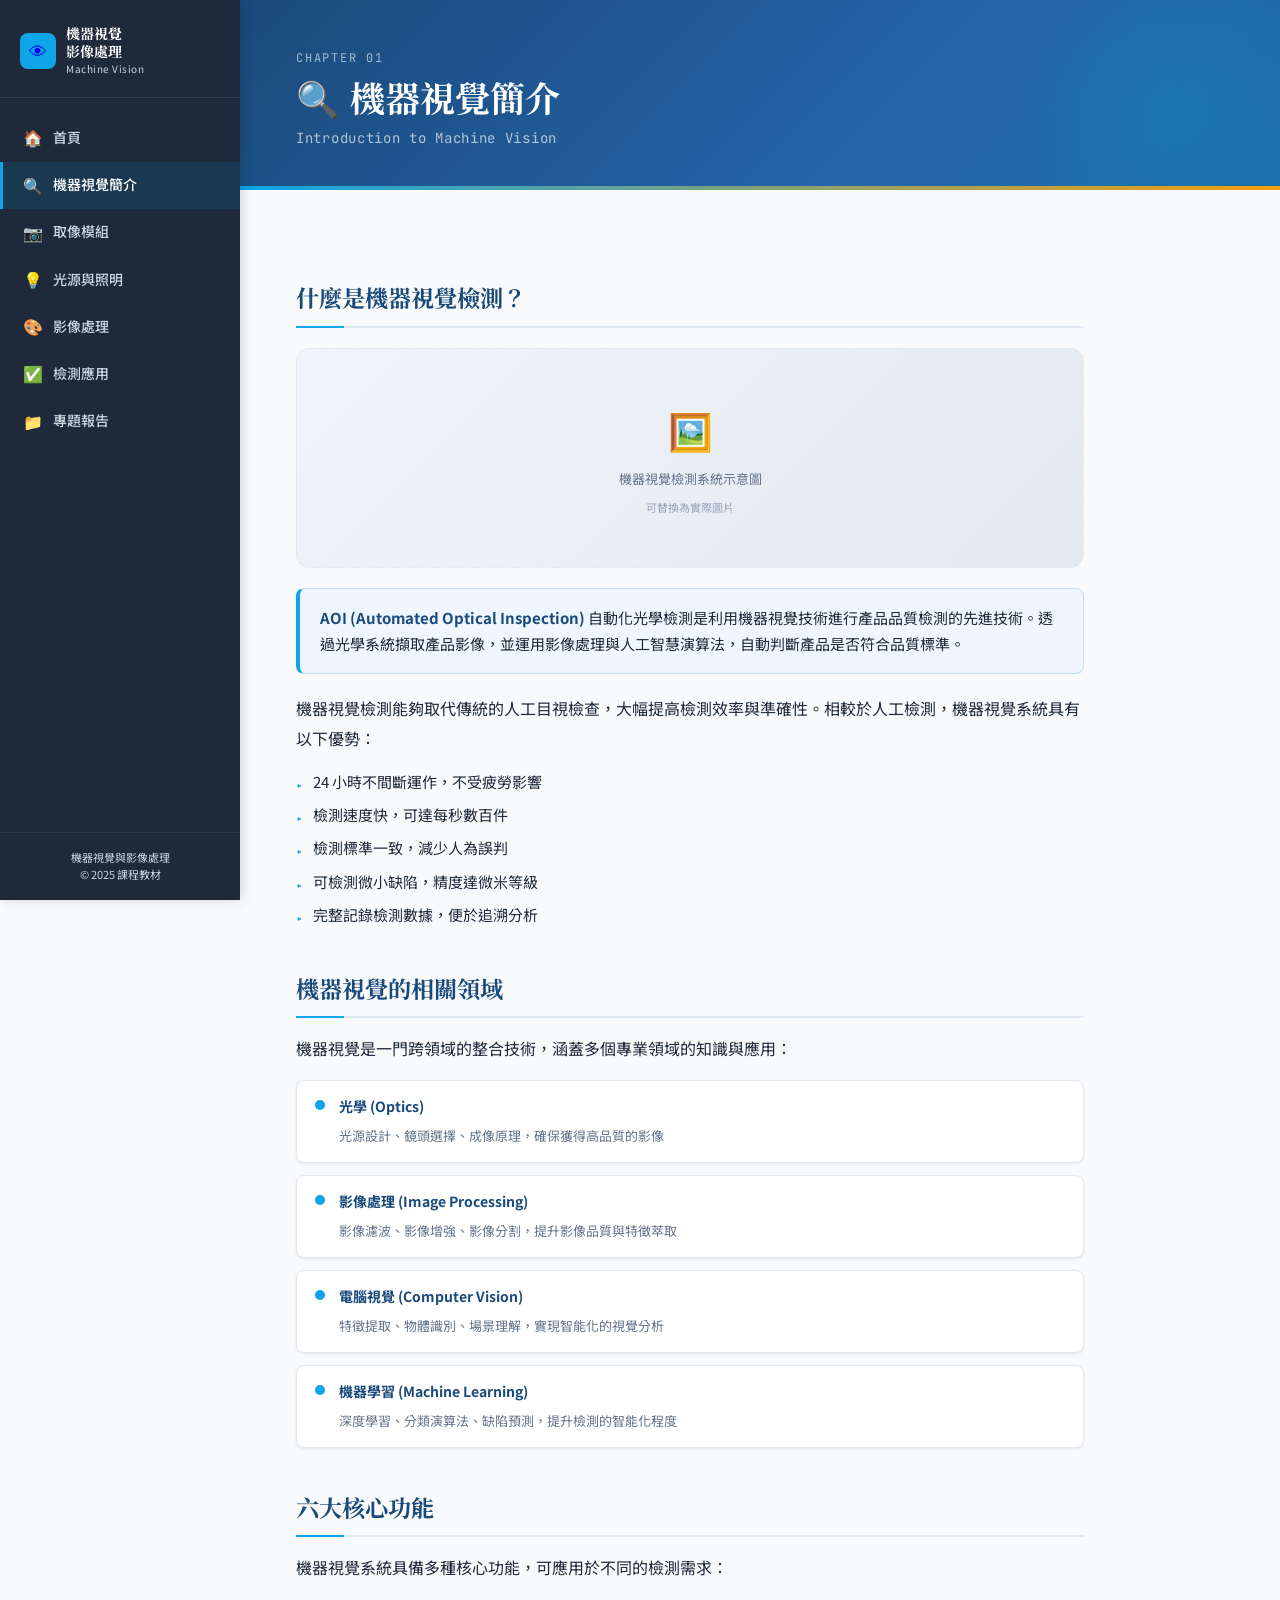
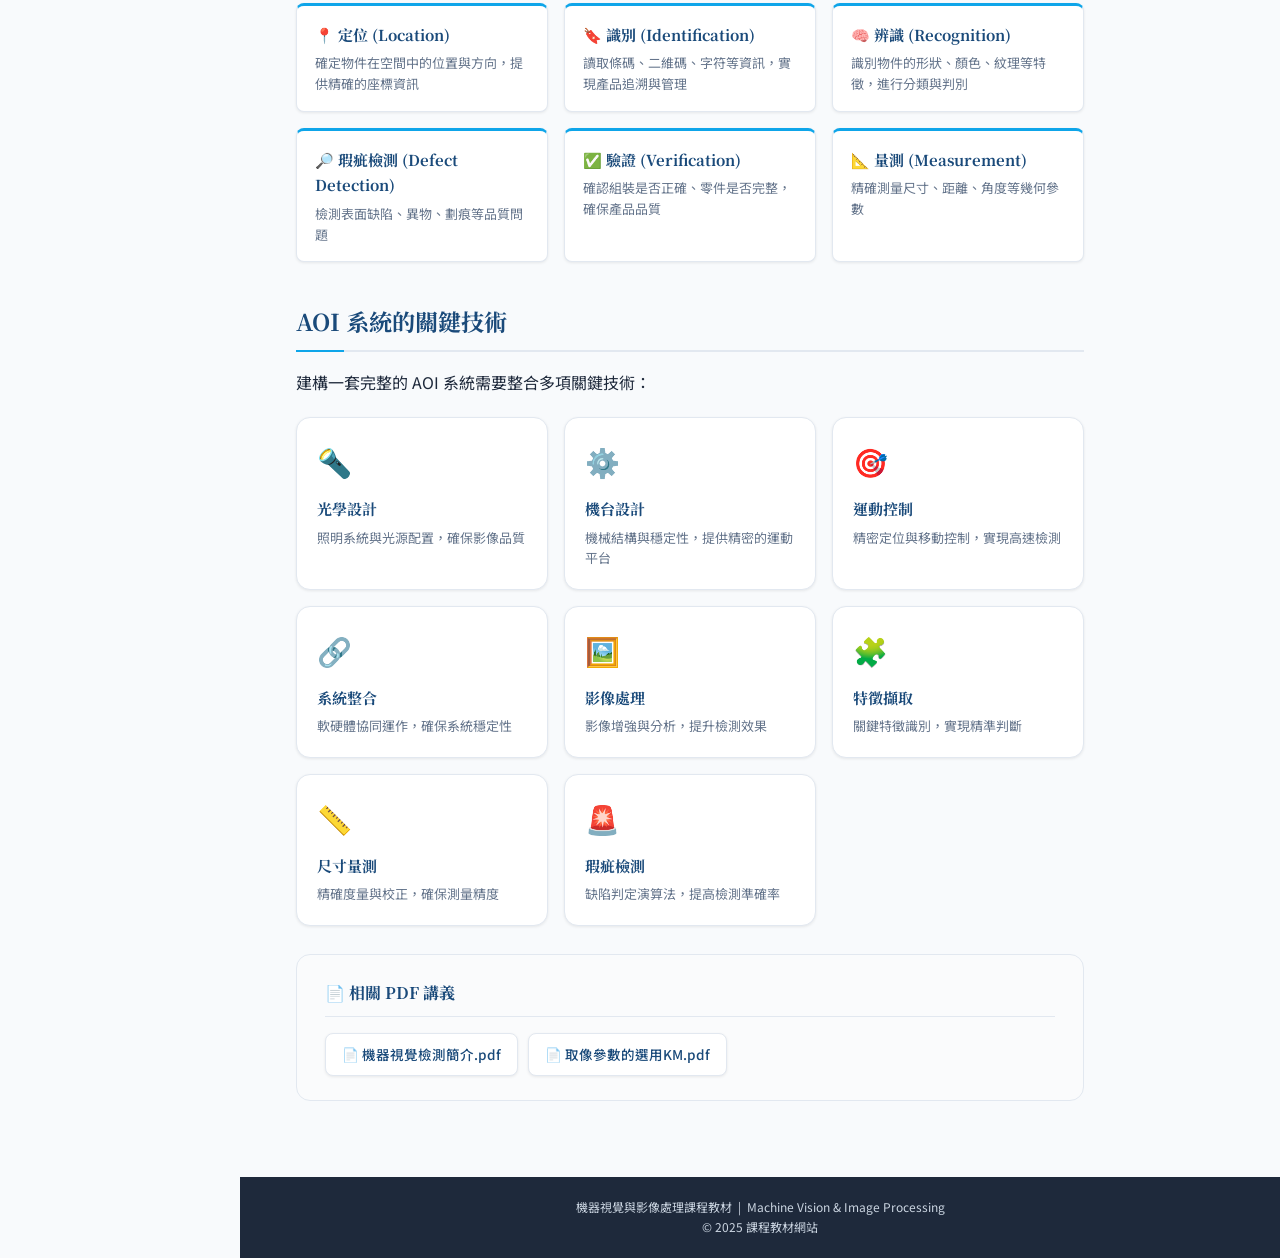
==== intro.html @ ab8bacb1 "Add files via upload" ====
<!DOCTYPE html>
<html lang="zh-TW">
<head>
  <meta charset="UTF-8">
  <meta name="viewport" content="width=device-width, initial-scale=1.0">
  <title>機器視覺簡介 - 機器視覺與影像處理</title>
  <link rel="stylesheet" href="style.css">
  <link href="https://fonts.googleapis.com/css2?family=Noto+Sans+TC:wght@400;500;700&family=Noto+Serif+TC:wght@700&family=JetBrains+Mono:wght@400;500&display=swap" rel="stylesheet">
</head>
<body>

<button class="hamburger" id="hamburger" aria-label="開啟選單">
  <span></span><span></span><span></span>
</button>

<aside class="sidebar" id="sidebar">
  <div class="sidebar-logo">
    <a href="index.html">
      <div class="sidebar-logo-icon">👁</div>
      <div>
        <div class="sidebar-logo-text">機器視覺<br>影像處理</div>
        <div class="sidebar-logo-sub">Machine Vision</div>
      </div>
    </a>
  </div>
  <nav>
    <ul>
      <li><a href="index.html"><span class="nav-icon">🏠</span>首頁</a></li>
      <li><a href="intro.html" class="active"><span class="nav-icon">🔍</span>機器視覺簡介</a></li>
      <li><a href="imaging.html"><span class="nav-icon">📷</span>取像模組</a></li>
      <li><a href="lighting.html"><span class="nav-icon">💡</span>光源與照明</a></li>
      <li><a href="processing.html"><span class="nav-icon">🎨</span>影像處理</a></li>
      <li><a href="application.html"><span class="nav-icon">✅</span>檢測應用</a></li>
      <li><a href="project.html"><span class="nav-icon">📁</span>專題報告</a></li>
    </ul>
  </nav>
  <div class="sidebar-footer">
    機器視覺與影像處理<br>© 2025 課程教材
  </div>
</aside>

<div class="main">
  <div class="page-header">
    <div class="page-header-label">Chapter 01</div>
    <h1><span class="page-icon">🔍</span>機器視覺簡介</h1>
    <div class="page-header-subtitle">Introduction to Machine Vision</div>
  </div>

  <div class="content">

    <h2>什麼是機器視覺檢測？</h2>

    <div class="img-placeholder">
      <span class="img-ph-icon">🖼️</span>
      <span>機器視覺檢測系統示意圖</span>
      <span style="font-size:11px;color:#94a3b8;">可替換為實際圖片</span>
    </div>

    <div class="info-box">
      <strong>AOI (Automated Optical Inspection)</strong> 自動化光學檢測是利用機器視覺技術進行產品品質檢測的先進技術。透過光學系統擷取產品影像，並運用影像處理與人工智慧演算法，自動判斷產品是否符合品質標準。
    </div>

    <p>機器視覺檢測能夠取代傳統的人工目視檢查，大幅提高檢測效率與準確性。相較於人工檢測，機器視覺系統具有以下優勢：</p>

    <ul class="feature-list">
      <li>24 小時不間斷運作，不受疲勞影響</li>
      <li>檢測速度快，可達每秒數百件</li>
      <li>檢測標準一致，減少人為誤判</li>
      <li>可檢測微小缺陷，精度達微米等級</li>
      <li>完整記錄檢測數據，便於追溯分析</li>
    </ul>

    <h2>機器視覺的相關領域</h2>

    <p>機器視覺是一門跨領域的整合技術，涵蓋多個專業領域的知識與應用：</p>

    <div class="tech-list">
      <div class="tech-item">
        <div class="tech-item-dot"></div>
        <div class="tech-item-body">
          <strong>光學 (Optics)</strong>
          <span>光源設計、鏡頭選擇、成像原理，確保獲得高品質的影像</span>
        </div>
      </div>
      <div class="tech-item">
        <div class="tech-item-dot"></div>
        <div class="tech-item-body">
          <strong>影像處理 (Image Processing)</strong>
          <span>影像濾波、影像增強、影像分割，提升影像品質與特徵萃取</span>
        </div>
      </div>
      <div class="tech-item">
        <div class="tech-item-dot"></div>
        <div class="tech-item-body">
          <strong>電腦視覺 (Computer Vision)</strong>
          <span>特徵提取、物體識別、場景理解，實現智能化的視覺分析</span>
        </div>
      </div>
      <div class="tech-item">
        <div class="tech-item-dot"></div>
        <div class="tech-item-body">
          <strong>機器學習 (Machine Learning)</strong>
          <span>深度學習、分類演算法、缺陷預測，提升檢測的智能化程度</span>
        </div>
      </div>
    </div>

    <h2>六大核心功能</h2>
    <p>機器視覺系統具備多種核心功能，可應用於不同的檢測需求：</p>

    <div class="def-grid">
      <div class="def-item">
        <h4>📍 定位 (Location)</h4>
        <p>確定物件在空間中的位置與方向，提供精確的座標資訊</p>
      </div>
      <div class="def-item">
        <h4>🔖 識別 (Identification)</h4>
        <p>讀取條碼、二維碼、字符等資訊，實現產品追溯與管理</p>
      </div>
      <div class="def-item">
        <h4>🧠 辨識 (Recognition)</h4>
        <p>識別物件的形狀、顏色、紋理等特徵，進行分類與判別</p>
      </div>
      <div class="def-item">
        <h4>🔎 瑕疵檢測 (Defect Detection)</h4>
        <p>檢測表面缺陷、異物、劃痕等品質問題</p>
      </div>
      <div class="def-item">
        <h4>✅ 驗證 (Verification)</h4>
        <p>確認組裝是否正確、零件是否完整，確保產品品質</p>
      </div>
      <div class="def-item">
        <h4>📐 量測 (Measurement)</h4>
        <p>精確測量尺寸、距離、角度等幾何參數</p>
      </div>
    </div>

    <h2>AOI 系統的關鍵技術</h2>
    <p>建構一套完整的 AOI 系統需要整合多項關鍵技術：</p>

    <div class="cards-grid">
      <div class="card">
        <span class="card-icon">🔦</span>
        <div class="card-title">光學設計</div>
        <div class="card-desc">照明系統與光源配置，確保影像品質</div>
      </div>
      <div class="card">
        <span class="card-icon">⚙️</span>
        <div class="card-title">機台設計</div>
        <div class="card-desc">機械結構與穩定性，提供精密的運動平台</div>
      </div>
      <div class="card">
        <span class="card-icon">🎯</span>
        <div class="card-title">運動控制</div>
        <div class="card-desc">精密定位與移動控制，實現高速檢測</div>
      </div>
      <div class="card">
        <span class="card-icon">🔗</span>
        <div class="card-title">系統整合</div>
        <div class="card-desc">軟硬體協同運作，確保系統穩定性</div>
      </div>
      <div class="card">
        <span class="card-icon">🖼️</span>
        <div class="card-title">影像處理</div>
        <div class="card-desc">影像增強與分析，提升檢測效果</div>
      </div>
      <div class="card">
        <span class="card-icon">🧩</span>
        <div class="card-title">特徵擷取</div>
        <div class="card-desc">關鍵特徵識別，實現精準判斷</div>
      </div>
      <div class="card">
        <span class="card-icon">📏</span>
        <div class="card-title">尺寸量測</div>
        <div class="card-desc">精確度量與校正，確保測量精度</div>
      </div>
      <div class="card">
        <span class="card-icon">🚨</span>
        <div class="card-title">瑕疵檢測</div>
        <div class="card-desc">缺陷判定演算法，提高檢測準確率</div>
      </div>
    </div>

    <div class="pdf-section">
      <h3>📄 相關 PDF 講義</h3>
      <div class="pdf-links">
        <a href="#" class="pdf-link">📄 機器視覺檢測簡介.pdf</a>
        <a href="#" class="pdf-link">📄 取像參數的選用KM.pdf</a>
      </div>
    </div>

  </div>

  <footer>
    機器視覺與影像處理課程教材 &nbsp;|&nbsp; Machine Vision & Image Processing<br>
    © 2025 課程教材網站
  </footer>
</div>

<script>
  const hamburger = document.getElementById('hamburger');
  const sidebar = document.getElementById('sidebar');
  hamburger.addEventListener('click', () => sidebar.classList.toggle('open'));
  document.addEventListener('click', (e) => {
    if (!sidebar.contains(e.target) && !hamburger.contains(e.target)) sidebar.classList.remove('open');
  });
</script>
</body>
</html>
---- style.css ----
/* ===== CSS Variables ===== */
:root {
  --primary: #1a4a7a;
  --primary-light: #2563a8;
  --accent: #0ea5e9;
  --accent-warm: #f59e0b;
  --bg: #f8fafc;
  --bg-card: #ffffff;
  --bg-sidebar: #1e293b;
  --text-main: #1e293b;
  --text-muted: #64748b;
  --text-sidebar: #cbd5e1;
  --text-sidebar-active: #ffffff;
  --border: #e2e8f0;
  --border-accent: #0ea5e9;
  --shadow-sm: 0 1px 3px rgba(0,0,0,0.08);
  --shadow-md: 0 4px 16px rgba(0,0,0,0.10);
  --shadow-lg: 0 8px 32px rgba(0,0,0,0.13);
  --radius: 8px;
  --radius-lg: 14px;
  --sidebar-width: 240px;
  --font-heading: 'Noto Serif TC', 'Georgia', serif;
  --font-body: 'Noto Sans TC', 'PingFang TC', 'Microsoft JhengHei', sans-serif;
  --font-mono: 'JetBrains Mono', 'Fira Code', monospace;
}

/* ===== Reset & Base ===== */
*, *::before, *::after { box-sizing: border-box; margin: 0; padding: 0; }

html { scroll-behavior: smooth; }

body {
  font-family: var(--font-body);
  background: var(--bg);
  color: var(--text-main);
  line-height: 1.7;
  font-size: 16px;
  display: flex;
  min-height: 100vh;
}

/* ===== Sidebar ===== */
.sidebar {
  width: var(--sidebar-width);
  background: var(--bg-sidebar);
  min-height: 100vh;
  position: fixed;
  top: 0; left: 0;
  display: flex;
  flex-direction: column;
  z-index: 100;
  box-shadow: 2px 0 12px rgba(0,0,0,0.15);
  transition: transform 0.3s ease;
}

.sidebar-logo {
  padding: 24px 20px 20px;
  border-bottom: 1px solid rgba(255,255,255,0.08);
}

.sidebar-logo a {
  text-decoration: none;
  display: flex;
  align-items: center;
  gap: 10px;
}

.sidebar-logo-icon {
  width: 36px; height: 36px;
  background: var(--accent);
  border-radius: 8px;
  display: flex; align-items: center; justify-content: center;
  font-size: 18px;
  flex-shrink: 0;
}

.sidebar-logo-text {
  font-family: var(--font-heading);
  font-size: 14px;
  font-weight: 700;
  color: var(--text-sidebar-active);
  line-height: 1.3;
}

.sidebar-logo-sub {
  font-size: 10px;
  color: var(--text-sidebar);
  font-family: var(--font-body);
  font-weight: 400;
  letter-spacing: 0.05em;
}

nav {
  padding: 16px 0;
  flex: 1;
  overflow-y: auto;
}

nav ul { list-style: none; }

nav ul li a {
  display: flex;
  align-items: center;
  gap: 10px;
  padding: 10px 20px;
  color: var(--text-sidebar);
  text-decoration: none;
  font-size: 14px;
  font-weight: 500;
  border-left: 3px solid transparent;
  transition: all 0.2s ease;
  position: relative;
}

nav ul li a:hover {
  background: rgba(255,255,255,0.06);
  color: var(--text-sidebar-active);
  border-left-color: var(--accent);
}

nav ul li a.active {
  background: rgba(14,165,233,0.12);
  color: var(--text-sidebar-active);
  border-left-color: var(--accent);
}

nav ul li a .nav-icon { font-size: 16px; flex-shrink: 0; }

.sidebar-footer {
  padding: 16px 20px;
  border-top: 1px solid rgba(255,255,255,0.08);
  font-size: 11px;
  color: var(--text-sidebar);
  text-align: center;
  line-height: 1.6;
}

/* ===== Main Content ===== */
.main {
  margin-left: var(--sidebar-width);
  flex: 1;
  display: flex;
  flex-direction: column;
  min-height: 100vh;
}

/* ===== Page Header ===== */
.page-header {
  background: linear-gradient(135deg, var(--primary) 0%, var(--primary-light) 60%, #1d6fa8 100%);
  padding: 48px 56px 40px;
  color: white;
  position: relative;
  overflow: hidden;
}

.page-header::before {
  content: '';
  position: absolute;
  top: -40px; right: -40px;
  width: 300px; height: 300px;
  background: radial-gradient(circle, rgba(14,165,233,0.18) 0%, transparent 70%);
  pointer-events: none;
}

.page-header::after {
  content: '';
  position: absolute;
  bottom: 0; left: 0; right: 0;
  height: 4px;
  background: linear-gradient(90deg, var(--accent), var(--accent-warm));
}

.page-header-label {
  font-size: 12px;
  letter-spacing: 0.15em;
  text-transform: uppercase;
  color: rgba(255,255,255,0.6);
  margin-bottom: 8px;
  font-family: var(--font-mono);
}

.page-header h1 {
  font-family: var(--font-heading);
  font-size: 2.2rem;
  font-weight: 700;
  line-height: 1.2;
  margin-bottom: 8px;
}

.page-header h1 .page-icon {
  margin-right: 10px;
}

.page-header-subtitle {
  font-size: 14px;
  color: rgba(255,255,255,0.65);
  font-family: var(--font-mono);
  letter-spacing: 0.05em;
}

/* ===== Content Area ===== */
.content {
  padding: 48px 56px;
  max-width: 900px;
  flex: 1;
}

/* ===== Section headings ===== */
.content h2 {
  font-family: var(--font-heading);
  font-size: 1.45rem;
  color: var(--primary);
  margin: 40px 0 16px;
  padding-bottom: 8px;
  border-bottom: 2px solid var(--border);
  position: relative;
}

.content h2::after {
  content: '';
  position: absolute;
  bottom: -2px; left: 0;
  width: 48px; height: 2px;
  background: var(--accent);
}

.content h3 {
  font-family: var(--font-heading);
  font-size: 1.1rem;
  color: var(--text-main);
  margin: 24px 0 10px;
}

.content p {
  color: var(--text-main);
  margin-bottom: 16px;
  line-height: 1.85;
}

/* ===== Info Box ===== */
.info-box {
  background: #eff6ff;
  border: 1px solid #bfdbfe;
  border-left: 4px solid var(--accent);
  border-radius: var(--radius);
  padding: 16px 20px;
  margin: 20px 0;
  font-size: 15px;
  line-height: 1.75;
}

.info-box strong {
  color: var(--primary);
}

/* ===== Feature List ===== */
.feature-list {
  list-style: none;
  margin: 16px 0 24px;
  display: flex;
  flex-direction: column;
  gap: 8px;
}

.feature-list li {
  display: flex;
  align-items: flex-start;
  gap: 10px;
  font-size: 15px;
  line-height: 1.65;
}

.feature-list li::before {
  content: '▸';
  color: var(--accent);
  font-size: 13px;
  margin-top: 4px;
  flex-shrink: 0;
}

/* ===== Cards Grid ===== */
.cards-grid {
  display: grid;
  grid-template-columns: repeat(auto-fill, minmax(200px, 1fr));
  gap: 16px;
  margin: 20px 0 28px;
}

.card {
  background: var(--bg-card);
  border: 1px solid var(--border);
  border-radius: var(--radius-lg);
  padding: 20px;
  box-shadow: var(--shadow-sm);
  transition: all 0.25s ease;
}

.card:hover {
  box-shadow: var(--shadow-md);
  transform: translateY(-2px);
  border-color: var(--accent);
}

.card-icon {
  font-size: 28px;
  margin-bottom: 10px;
  display: block;
}

.card-title {
  font-family: var(--font-heading);
  font-size: 15px;
  font-weight: 700;
  color: var(--primary);
  margin-bottom: 6px;
}

.card-title-en {
  font-size: 11px;
  color: var(--text-muted);
  font-family: var(--font-mono);
  display: block;
  margin-bottom: 8px;
}

.card-desc {
  font-size: 13px;
  color: var(--text-muted);
  line-height: 1.6;
}

/* ===== Definition List ===== */
.def-grid {
  display: grid;
  grid-template-columns: repeat(auto-fill, minmax(220px, 1fr));
  gap: 16px;
  margin: 20px 0;
}

.def-item {
  background: var(--bg-card);
  border: 1px solid var(--border);
  border-top: 3px solid var(--accent);
  border-radius: var(--radius);
  padding: 16px 18px;
  box-shadow: var(--shadow-sm);
}

.def-item h4 {
  font-family: var(--font-heading);
  font-size: 15px;
  color: var(--primary);
  margin-bottom: 6px;
}

.def-item p {
  font-size: 13px;
  color: var(--text-muted);
  margin: 0;
  line-height: 1.6;
}

/* ===== Tech List ===== */
.tech-list {
  display: flex;
  flex-direction: column;
  gap: 12px;
  margin: 16px 0 24px;
}

.tech-item {
  background: var(--bg-card);
  border: 1px solid var(--border);
  border-radius: var(--radius);
  padding: 14px 18px;
  display: flex;
  align-items: flex-start;
  gap: 14px;
  box-shadow: var(--shadow-sm);
}

.tech-item-dot {
  width: 10px; height: 10px;
  border-radius: 50%;
  background: var(--accent);
  margin-top: 5px;
  flex-shrink: 0;
}

.tech-item-body strong {
  display: block;
  font-size: 14px;
  color: var(--primary);
  margin-bottom: 2px;
}

.tech-item-body span {
  font-size: 13px;
  color: var(--text-muted);
  line-height: 1.6;
}

/* ===== PDF Downloads ===== */
.pdf-section {
  background: #fafbfc;
  border: 1px solid var(--border);
  border-radius: var(--radius-lg);
  padding: 24px 28px;
  margin: 28px 0;
}

.pdf-section h3 {
  font-family: var(--font-heading);
  font-size: 16px;
  color: var(--primary);
  margin: 0 0 16px;
  padding-bottom: 10px;
  border-bottom: 1px solid var(--border);
}

.pdf-links {
  display: flex;
  flex-wrap: wrap;
  gap: 10px;
}

.pdf-link {
  display: inline-flex;
  align-items: center;
  gap: 8px;
  padding: 9px 16px;
  background: var(--bg-card);
  border: 1px solid var(--border);
  border-radius: var(--radius);
  color: var(--primary);
  text-decoration: none;
  font-size: 13.5px;
  font-weight: 500;
  transition: all 0.2s ease;
  box-shadow: var(--shadow-sm);
}

.pdf-link:hover {
  background: var(--primary);
  color: white;
  border-color: var(--primary);
  box-shadow: var(--shadow-md);
}

/* ===== Image placeholder ===== */
.img-placeholder {
  background: linear-gradient(135deg, #f1f5f9, #e2e8f0);
  border: 1px dashed var(--border);
  border-radius: var(--radius-lg);
  height: 220px;
  display: flex;
  align-items: center;
  justify-content: center;
  flex-direction: column;
  gap: 8px;
  color: var(--text-muted);
  font-size: 13px;
  margin: 20px 0;
}

.img-placeholder .img-ph-icon { font-size: 36px; }

/* ===== Footer ===== */
footer {
  background: var(--bg-sidebar);
  color: var(--text-sidebar);
  text-align: center;
  padding: 20px 40px;
  font-size: 12px;
  line-height: 1.7;
}

/* ===== Mobile hamburger ===== */
.hamburger {
  display: none;
  position: fixed;
  top: 16px; left: 16px;
  z-index: 200;
  background: var(--primary);
  border: none;
  border-radius: 8px;
  width: 40px; height: 40px;
  cursor: pointer;
  flex-direction: column;
  align-items: center;
  justify-content: center;
  gap: 5px;
  box-shadow: var(--shadow-md);
}

.hamburger span {
  display: block;
  width: 20px; height: 2px;
  background: white;
  border-radius: 2px;
  transition: all 0.3s;
}

/* ===== Responsive ===== */
@media (max-width: 768px) {
  .sidebar {
    transform: translateX(-100%);
  }
  .sidebar.open {
    transform: translateX(0);
  }
  .main {
    margin-left: 0;
  }
  .hamburger {
    display: flex;
  }
  .page-header {
    padding: 56px 24px 32px;
  }
  .page-header h1 { font-size: 1.6rem; }
  .content {
    padding: 28px 24px;
  }
  .cards-grid { grid-template-columns: 1fr; }
  .def-grid { grid-template-columns: 1fr; }
}
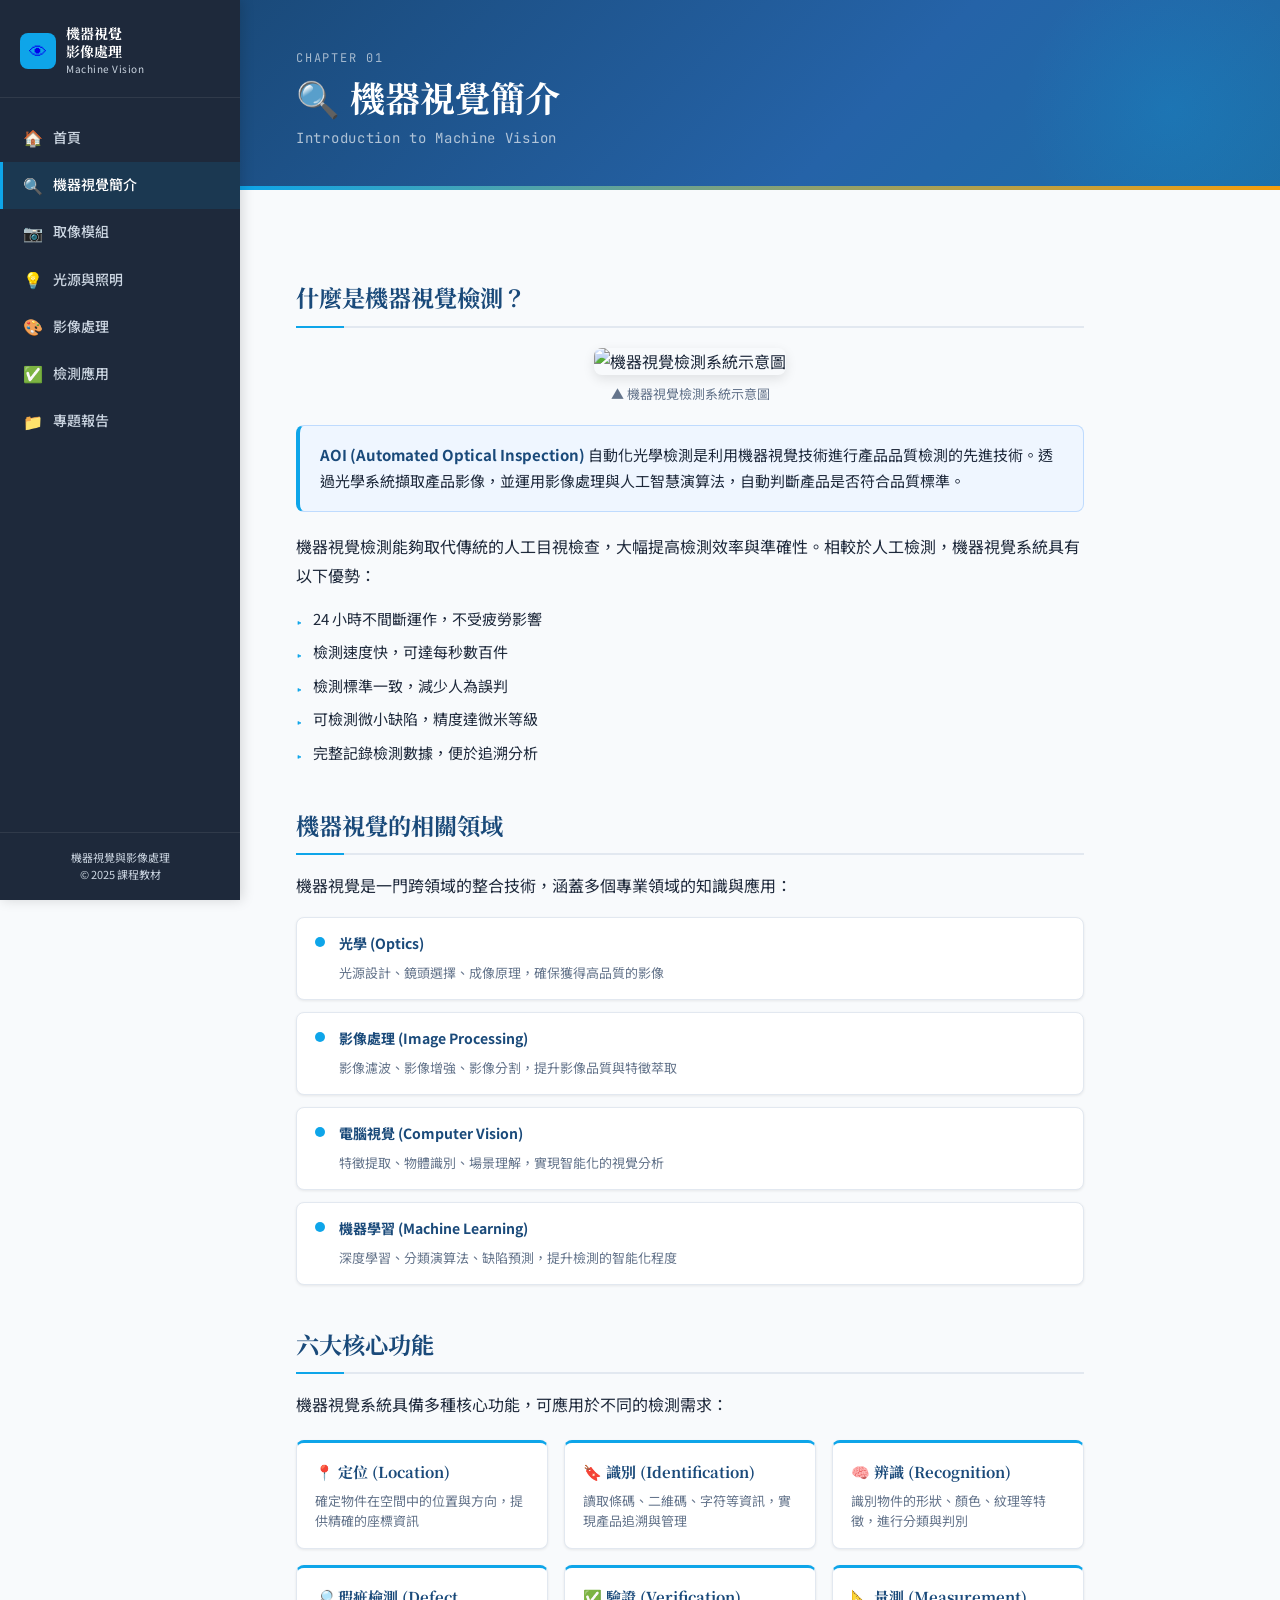
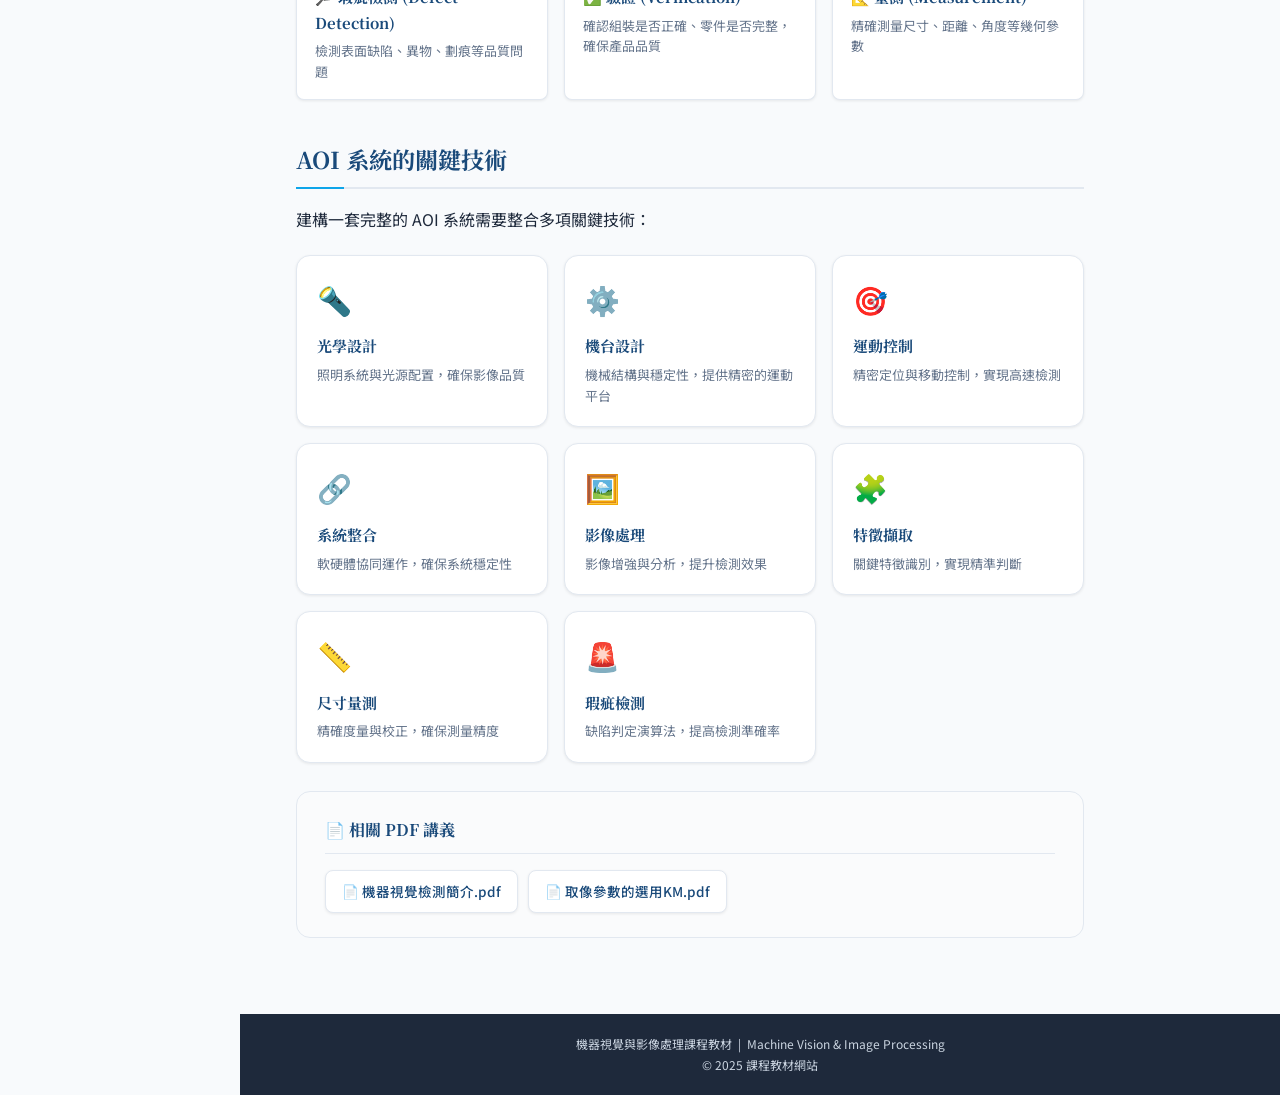
==== commit 0768ee89: "Update intro.html" ====
--- a/intro.html
+++ b/intro.html
@@ -50,11 +50,10 @@
 
     <h2>什麼是機器視覺檢測？</h2>
 
-    <div class="img-placeholder">
-      <span class="img-ph-icon">🖼️</span>
-      <span>機器視覺檢測系統示意圖</span>
-      <span style="font-size:11px;color:#94a3b8;">可替換為實際圖片</span>
-    </div>
+<div style="text-align: center; margin: 20px 0;">
+  <img src="aoi-system.png" alt="機器視覺檢測系統示意圖" style="max-width: 100%; border-radius: 8px; box-shadow: 0 4px 12px rgba(0,0,0,0.1);">
+  <div style="font-size: 13px; color: #64748b; margin-top: 8px;">▲ 機器視覺檢測系統示意圖</div>
+</div>
 
     <div class="info-box">
       <strong>AOI (Automated Optical Inspection)</strong> 自動化光學檢測是利用機器視覺技術進行產品品質檢測的先進技術。透過光學系統擷取產品影像，並運用影像處理與人工智慧演算法，自動判斷產品是否符合品質標準。
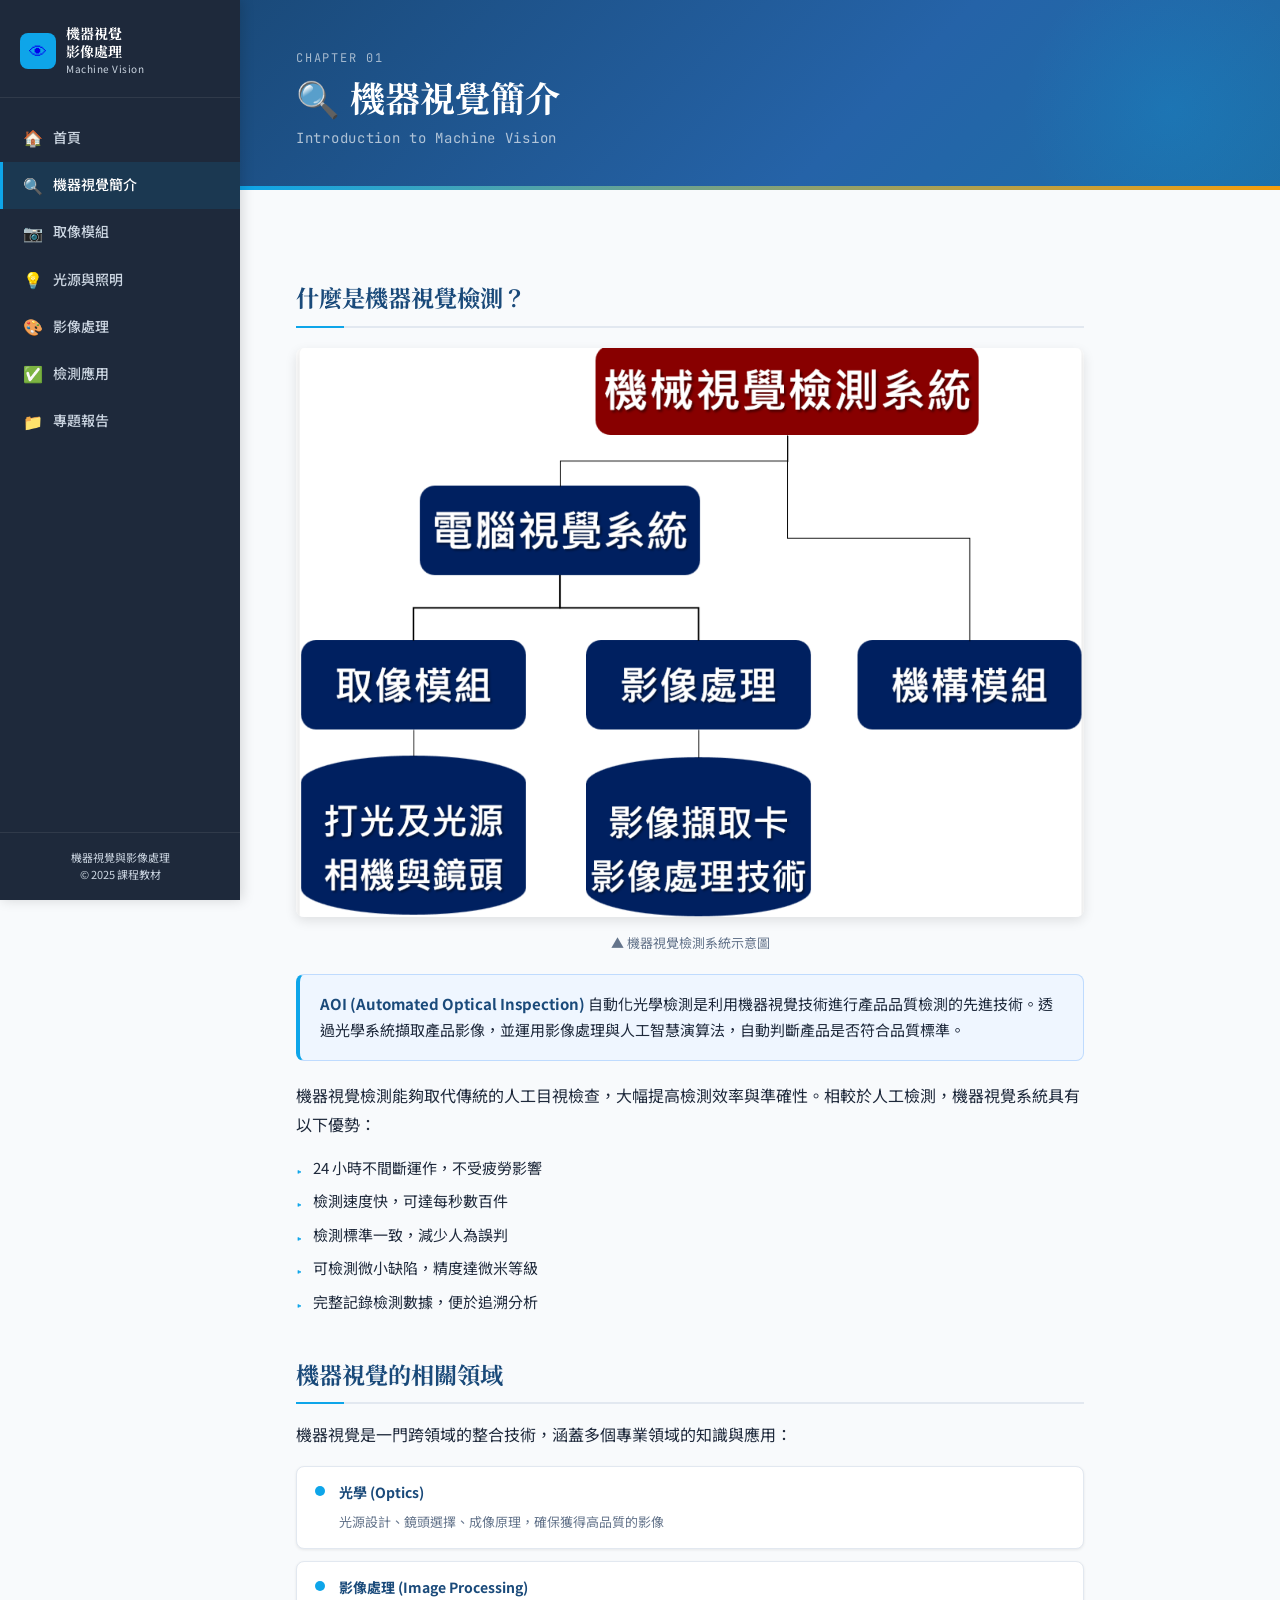
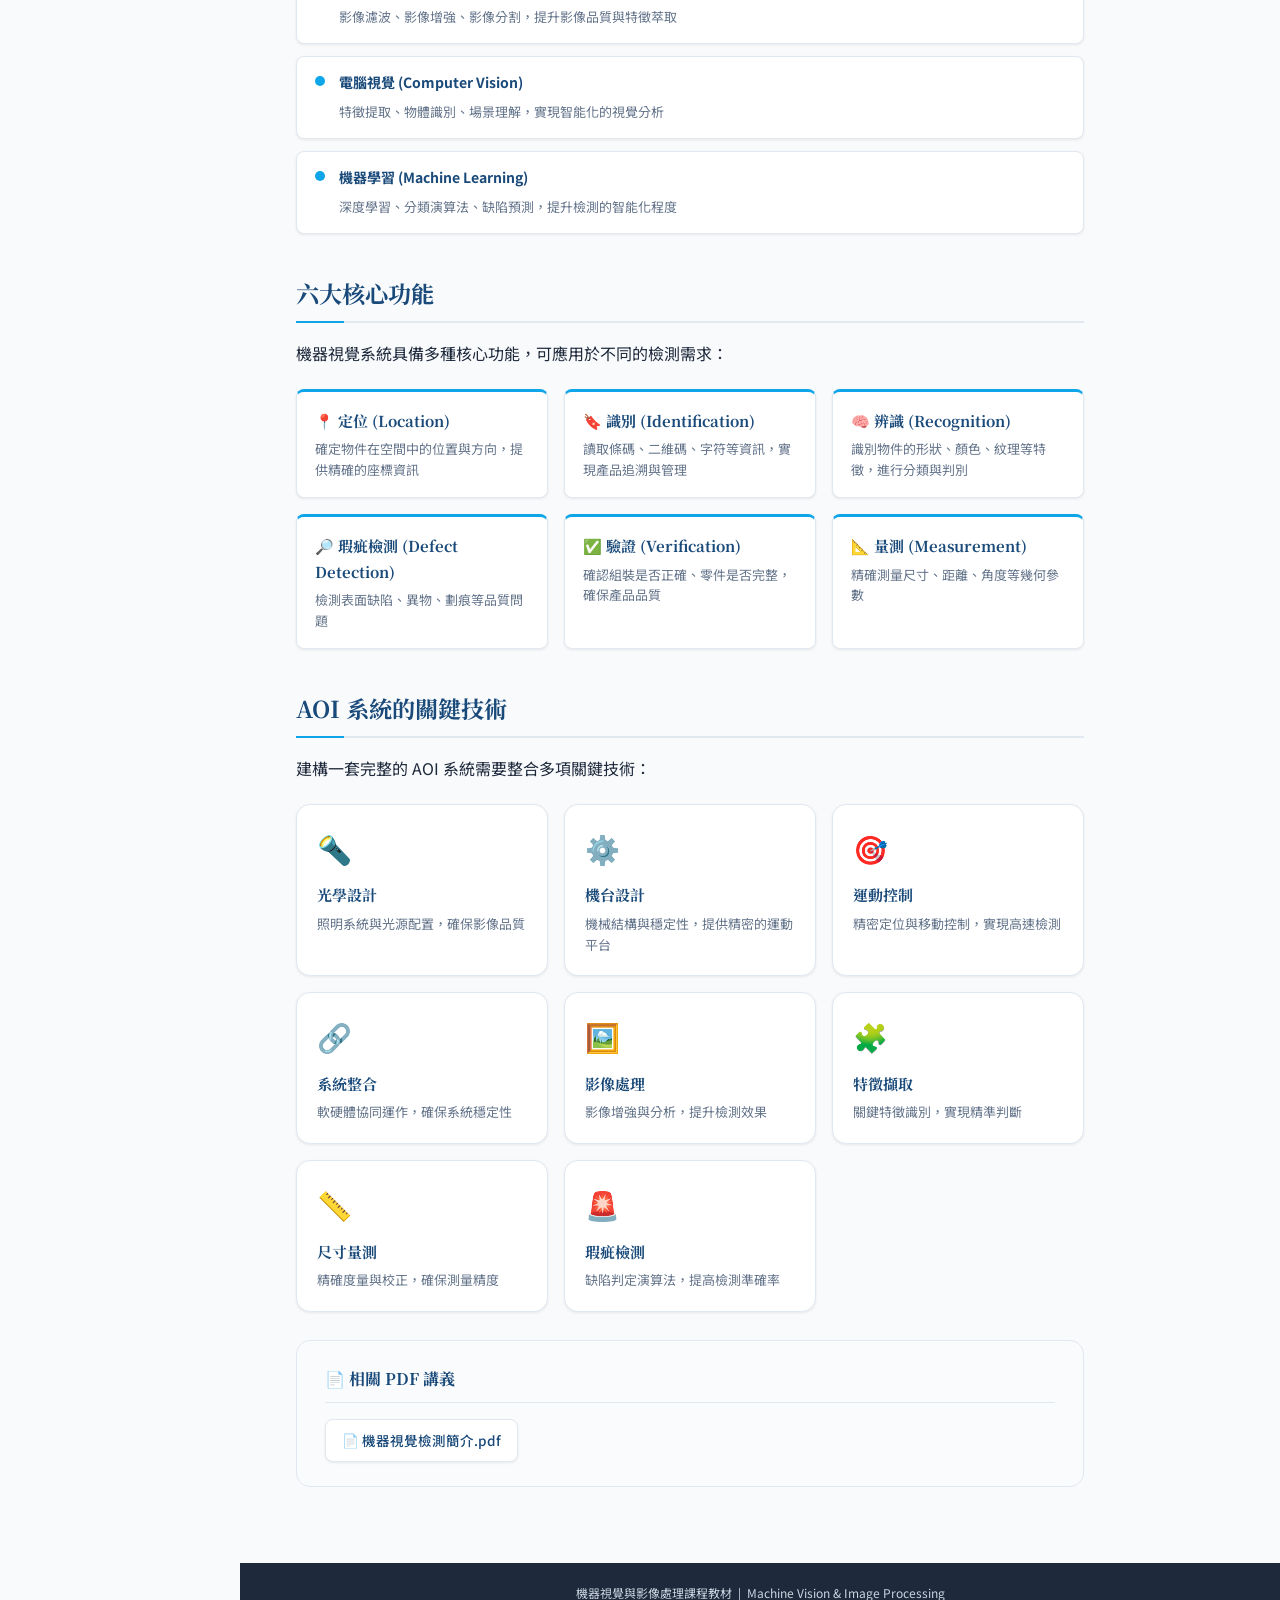
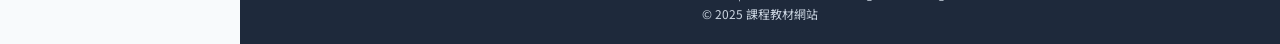
==== commit 6614ba10: "Update intro.html" ====
--- a/intro.html
+++ b/intro.html
@@ -183,8 +183,7 @@
     <div class="pdf-section">
       <h3>📄 相關 PDF 講義</h3>
       <div class="pdf-links">
-        <a href="#" class="pdf-link">📄 機器視覺檢測簡介.pdf</a>
-        <a href="#" class="pdf-link">📄 取像參數的選用KM.pdf</a>
+        <a href="機器視覺檢測簡介.pdf" class="pdf-link">📄 機器視覺檢測簡介.pdf</a>
       </div>
     </div>
 
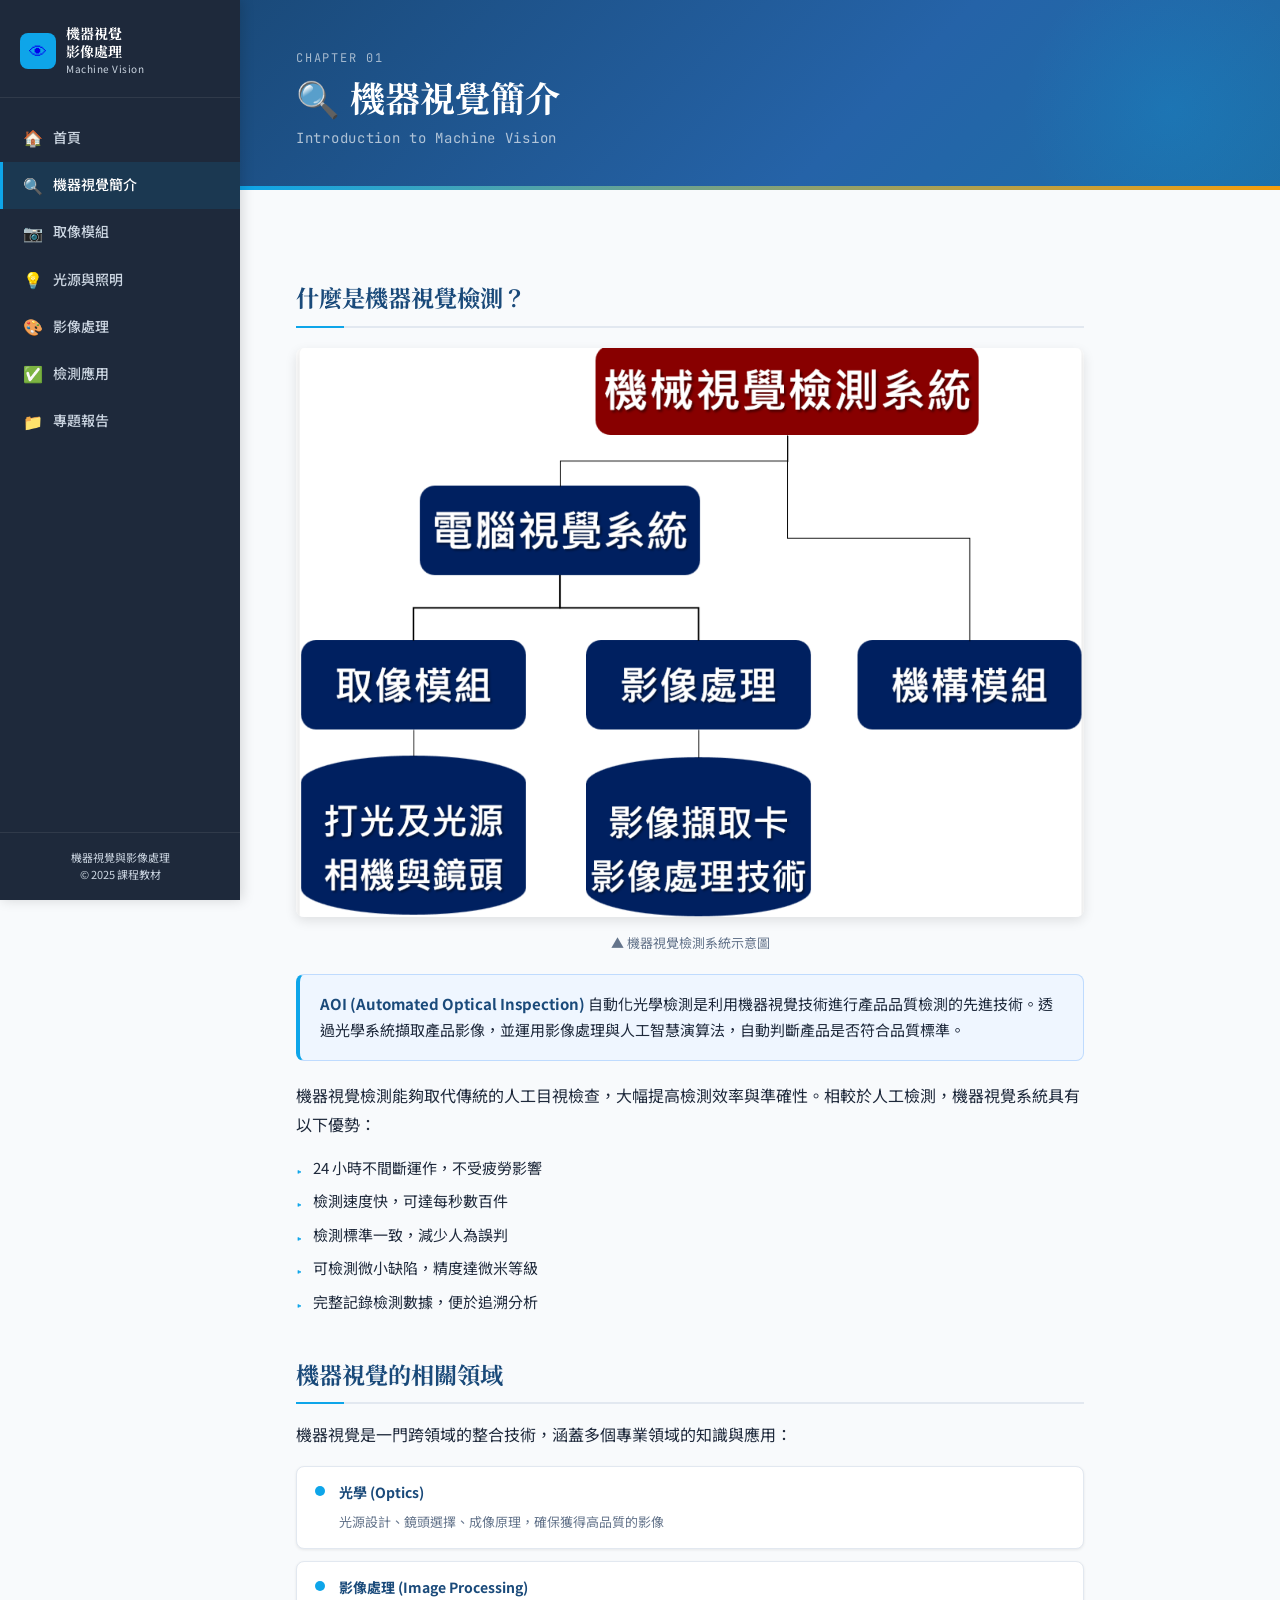
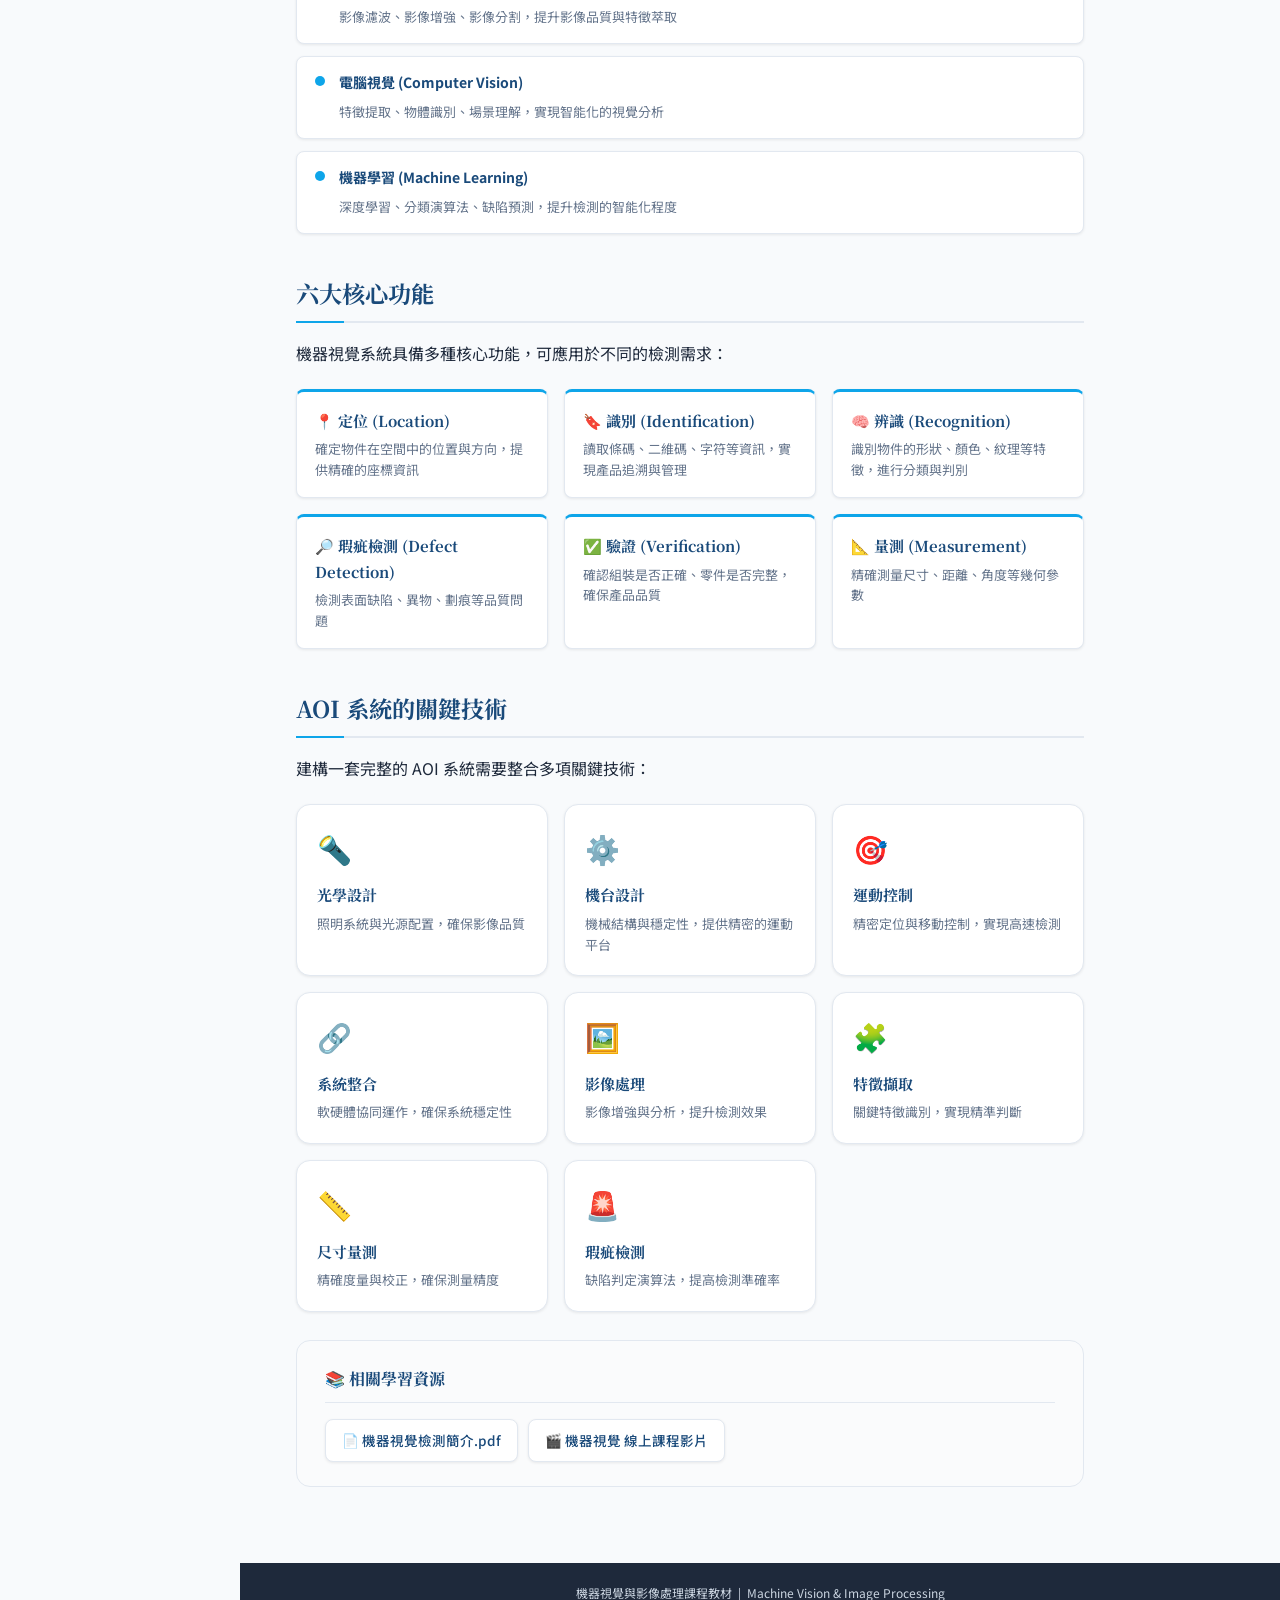
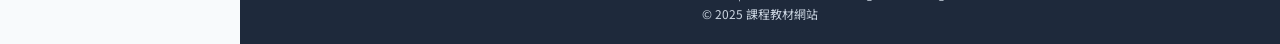
==== commit 8525ab18: "Update intro.html" ====
--- a/intro.html
+++ b/intro.html
@@ -180,10 +180,11 @@
       </div>
     </div>
 
-    <div class="pdf-section">
-      <h3>📄 相關 PDF 講義</h3>
+<div class="pdf-section">
+      <h3>📚 相關學習資源</h3>
       <div class="pdf-links">
         <a href="機器視覺檢測簡介.pdf" class="pdf-link">📄 機器視覺檢測簡介.pdf</a>
+        <a href="https://youtube.com/playlist?list=PLI6pJZaOCtF0yLRQrV7JOBUaAfJ8Q-elm&si=xJs357Fq2HMb6ER5" target="_blank" class="pdf-link">🎬 機器視覺 線上課程影片</a>
       </div>
     </div>
 
